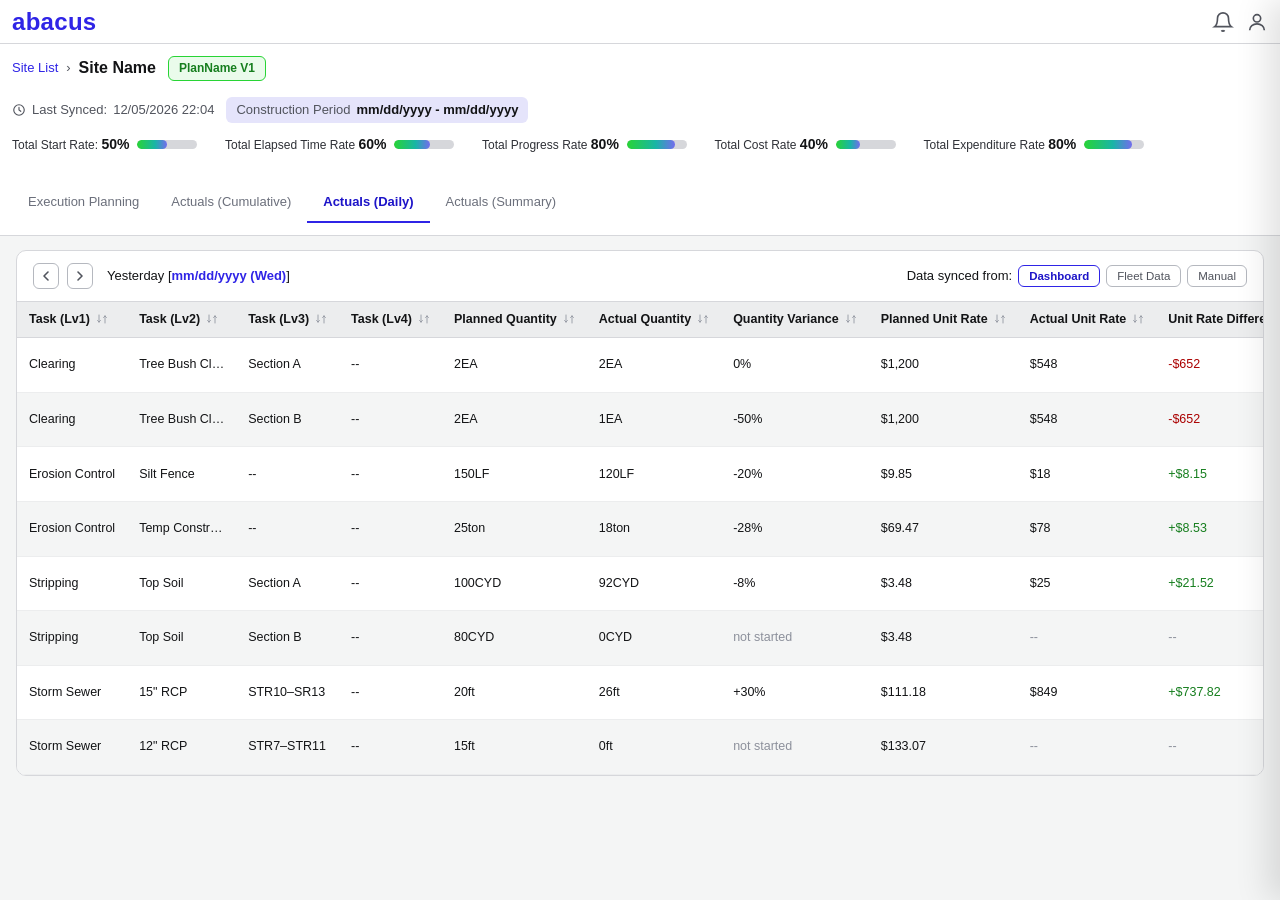
==== actuals.html @ 348010c0 "Refactor breadcrumb and KPI styles in actuals.html Updated breadcrumb styles and KPI layout for bett" ====
<!DOCTYPE html>
<html lang="en">
<head>
<meta charset="UTF-8" />
<meta name="viewport" content="width=1440, initial-scale=1" />
<title>Abacus — Actuals (Prototype)</title>
<style>
  /* ---------- Color tokens (same as planning.html) ---------- */
  :root {
    --indigo-50:#E5E4FB; --indigo-100:#C3C0F6; --indigo-200:#9791F1;
    --indigo-300:#736CED; --indigo-400:#5148EA; --indigo-500:#2F24E6;
    --indigo-600:#1D14C8; --indigo-700:#140A94; --indigo-800:#0D0765;
    --indigo-900:#07043C;
    --white:#FFFFFF; --black:#000000;
    --neutral-50:#F4F5F5; --neutral-100:#ECEDEE; --neutral-200:#D6D7DB;
    --neutral-300:#B5B8BF; --neutral-400:#A0A3AC; --neutral-500:#8C909B;
    --neutral-600:#6B6F7B; --neutral-700:#51545D; --neutral-800:#2F3137;
    --neutral-900:#131416;
    --red-50:#FCEDED; --red-100:#F7CCCC; --red-300:#F18A8F; --red-500:#D50000; --red-600:#AA0000;
    --green-50:#EAFBEB; --green-100:#D0F6D3; --green-500:#28D435; --green-700:#167E1E;
  }
  * { box-sizing:border-box; }
  html, body {
    margin:0; padding:0; height:100%;
    background:var(--neutral-50); color:var(--neutral-900);
    font-family:-apple-system, BlinkMacSystemFont, "Segoe UI", Roboto, "Helvetica Neue", Arial, sans-serif;
    font-size:13px; line-height:1.4;
  }

  /* ---------- Top header ---------- */
  .topbar {
    height:44px; background:var(--white); color:var(--indigo-500); border-bottom:1px solid var(--neutral-200);
    display:flex; align-items:center; padding:12px;
  }
  .topbar a { text-decoration:none; color:var(--indigo-500); }
  .topbar .brand { font-weight:700; letter-spacing:.3px; font-size:24px; }
  .topbar .right { margin-left:auto; display:flex; gap:12px; align-items:center; color:var(--neutral-700); }

  /* ---------- Page header ---------- */
  .page-header { background:var(--white); border-bottom:1px solid var(--neutral-200); padding:12px; display:flex;flex-direction:column;gap:16px; }
  .breadcrumb { font-size:13px; color:var(--neutral-600); display:flex; align-items:center; gap:8px; }
  .breadcrumb a { color:var(--indigo-500); text-decoration:none; cursor:pointer; }
  .breadcrumb a:hover { text-decoration:underline; }
  .breadcrumb .sep { color:var(--neutral-700); }
  .breadcrumb #crumbSiteName { font-size:16px; font-weight:600; color:var(--neutral-900); }
  /* plan name (set on the planning page) shown as a green tag */
  .breadcrumb .plan-pill {
    margin-left:4px; padding:3px 10px;
    background:var(--green-50); border:1px solid var(--green-500);
    color:var(--green-700); border-radius:6px; font-weight:600; font-size:12px;
  }

  /* tabs */
  .tabs-row { display:flex; align-items:center; justify-content:space-between; margin-top:12px; }
  .tabs { display:flex; gap:0; }
  .tab {
    padding:10px 16px; font-size:13px; color:var(--neutral-600);
    cursor:pointer; border-bottom:2px solid transparent; font-weight:500;
  }
  .tab:hover { color:var(--neutral-900); }
  .tab.active { color:var(--indigo-600); border-bottom-color:var(--indigo-500); font-weight:600; }

  /* ---------- Actuals shared header ---------- */
  .actuals-meta {display:flex; flex-direction:column; gap:12px;}
  .actuals-meta .chips { display:flex; align-items:center; gap:12px; }
  /* Last Synced — plain text with clock icon (no chip) */
  .meta-plain {
    display:inline-flex; align-items:center; gap:6px;
    font-size:13px; color:var(--neutral-700);
  }
  .meta-plain .ic { width:14px; height:14px; }
  .actuals-chip {
    display:inline-flex; align-items:center; gap:6px;
    background:var(--indigo-50); border-radius:6px; padding:4px 10px;
    font-size:13px; color:var(--neutral-700);
  }
  .actuals-chip strong { color:var(--neutral-900); }
  .actuals-chip .ic { width:13px; height:13px; }
  /* KPI row — five KPIs on a single line across the full width,
     bar right after the value; bars flex-shrink to keep one row */
  .kpi-bar {padding:0;margin:0;}
  .kpi { display:inline-flex; align-items:center; gap:8px; font-size:12px; color:var(--neutral-800); white-space:nowrap; flex:1 1 auto; min-width:0; margin-right:24px}
  .kpi p { margin:0; }
  .kpi strong { color:var(--neutral-900); font-size:14px; font-weight:700; }
  .kpi .track { height:9px; border-radius:999px; background:var(--neutral-200); overflow:hidden; flex:1 1 60px; width:60px; }
  .kpi .fill, .actuals-cellbar .fill {
    height:100%; border-radius:999px;
    background:linear-gradient(90deg, var(--green-500), #19B5A6 60%, var(--indigo-300));
  }

  /* ---------- Panels / cards / tables (same look as planning's actuals) ---------- */
  .actuals-panel { display:none; }
  .actuals-panel.show { display:block; }
  .actuals-card {
    background:var(--white); border:1px solid var(--neutral-200); border-radius:10px;
    margin:14px 16px; overflow:hidden;
  }
  .actuals-subhead {
    display:flex; align-items:center; gap:14px; flex-wrap:wrap;
    padding:12px 16px; border-bottom:1px solid var(--neutral-200); font-size:13px;
  }
  .actuals-subhead .spacer { flex:1; }
  .actuals-date { color:var(--indigo-500); font-weight:700; cursor:pointer; }
  .actuals-date:hover { text-decoration:underline; }
  .actuals-scroll { overflow-x:auto; }
  table.actuals-table { width:100%; border-collapse:collapse; font-size:12.5px; }
  table.actuals-table th {
    background:var(--neutral-100); color:var(--neutral-900); font-weight:700; text-align:left;
    padding:9px 12px; border-bottom:1px solid var(--neutral-200); white-space:nowrap;
  }
  table.actuals-table td {
    padding:10px 12px; border-bottom:1px solid var(--neutral-100);
    color:var(--neutral-900); white-space:nowrap; vertical-align:middle;
  }
  table.actuals-table tbody tr:nth-child(even) td { background:var(--neutral-50); }
  .th-sort { display:inline-flex; vertical-align:-2px; margin-left:6px; color:var(--neutral-500); cursor:pointer; }
  .th-sort svg { width:12px; height:12px; }
  .diff-neg { color:var(--red-600); }
  .diff-pos { color:var(--green-700); }
  .muted-na { color:var(--neutral-500); }
  .actuals-cellbar { display:inline-flex; align-items:center; gap:8px; }
  .actuals-cellbar .track { width:80px; height:8px; border-radius:999px; background:var(--neutral-200); overflow:hidden; flex:0 0 auto; }
  .actuals-cellbar b { min-width:38px; font-weight:600; }

  .chip-toggle {
    background:var(--white); border:1px solid var(--neutral-300); border-radius:6px;
    padding:4px 10px; font-size:11.5px; color:var(--neutral-700); cursor:pointer;
  }
  .chip-toggle:hover { border-color:var(--indigo-300); }
  .chip-toggle.selected { border:1.5px solid var(--indigo-500); color:var(--indigo-600); font-weight:600; }
  .chip-toggle.selected-solid { background:var(--indigo-500); border-color:var(--indigo-500); color:var(--white); font-weight:600; }
  .chips-inline { display:inline-flex; align-items:center; gap:6px; }

  .day-nav { display:inline-flex; align-items:center; gap:8px; }
  .day-nav button {
    width:26px; height:26px; border:1px solid var(--neutral-300); border-radius:6px;
    background:var(--white); color:var(--neutral-700); display:inline-flex; align-items:center; justify-content:center;
    cursor:pointer; padding:0;
  }
  .day-nav button:hover { border-color:var(--indigo-400); color:var(--indigo-600); }
  .day-nav svg { width:12px; height:12px; }

  /* ---------- Summary table ---------- */
  .as-controls { display:flex; align-items:center; gap:14px; flex-wrap:wrap; padding:12px 16px; border-bottom:1px solid var(--neutral-200); font-size:12.5px; }
  .as-controls label.radio { display:inline-flex; align-items:center; gap:6px; cursor:pointer; color:var(--neutral-800); }
  .as-controls input[type=radio] { accent-color:var(--indigo-500); }
  .as-controls .date-range { display:inline-flex; align-items:center; gap:6px; }
  .as-controls .date-range input {
    width:110px; border:1px solid var(--neutral-300); border-radius:6px; padding:5px 8px;
    font-size:12px; font-family:inherit; color:var(--neutral-900);
  }
  .as-controls .src-label { color:var(--neutral-600); }
  .as-controls .synced-note { font-size:11px; color:var(--neutral-500); }
  table.as-table { border-collapse:collapse; font-size:12px; min-width:100%; }
  table.as-table th, table.as-table td {
    border-bottom:1px solid var(--neutral-100); padding:8px 10px; white-space:nowrap;
    background:var(--white); color:var(--neutral-900); text-align:left;
  }
  table.as-table thead th { background:var(--neutral-100); font-weight:700; border-bottom:1px solid var(--neutral-200); }
  table.as-table .day-col { text-align:center; min-width:44px; }
  table.as-table .offday { background:var(--red-50) !important; }
  table.as-table .na { color:var(--red-300); font-style:italic; text-align:center; }
  table.as-table .as-c1, table.as-table .as-c2, table.as-table .as-c3,
  table.as-table .as-c4, table.as-table .as-c5 { position:sticky; z-index:2; }
  table.as-table thead .as-c1, table.as-table thead .as-c2, table.as-table thead .as-c3,
  table.as-table thead .as-c4, table.as-table thead .as-c5 { z-index:3; }
  table.as-table .as-c1 { left:0;     min-width:130px; max-width:130px; }
  table.as-table .as-c2 { left:130px; min-width:86px;  max-width:86px; }
  table.as-table .as-c3 { left:216px; min-width:86px;  max-width:86px; }
  table.as-table .as-c4 { left:302px; min-width:104px; max-width:104px; }
  table.as-table .as-c5 { left:406px; min-width:104px; max-width:104px; border-right:1px solid var(--neutral-300); }
  table.as-table tr.as-group td {
    background:var(--indigo-700) !important; color:var(--white); font-weight:700; border-bottom:none;
  }
  table.as-table tr.as-group td.na, table.as-table tr.as-group td.offday { background:var(--indigo-700) !important; color:var(--white); }

  /* ---------- Drawer (Actuals by Resource) ---------- */
  .drawer-scrim {
    position:fixed; inset:0; background:rgba(19,20,22,.35); z-index:94;
    opacity:0; pointer-events:none; transition:opacity .2s ease;
  }
  .drawer-scrim.show { opacity:1; pointer-events:auto; }
  .drawer {
    position:fixed; top:0; right:0; bottom:0; width:min(900px, 80vw); max-width:96vw;
    background:var(--white); border-left:1px solid var(--neutral-200);
    box-shadow:-12px 0 32px rgba(0,0,0,.12); transform:translateX(100%);
    transition:transform .22s ease; z-index:95; display:flex; flex-direction:column;
  }
  .drawer.show { transform:translateX(0); }
  .drawer-header {
    padding:14px 20px; border-bottom:1px solid var(--neutral-200);
    display:flex; align-items:flex-start; justify-content:space-between;
  }
  .drawer-body { padding:18px 20px; overflow-y:auto; flex:1; font-size:13px; color:var(--neutral-800); }
  .rd-crumb { font-size:13px; display:flex; align-items:center; gap:8px; }
  .rd-crumb a { color:var(--indigo-500); text-decoration:none; cursor:pointer; }
  .rd-meta { display:flex; align-items:center; gap:14px; margin-bottom:14px; }
  .rd-meta .date { color:var(--indigo-500); font-weight:700; }
  .rd-section { border-top:1px solid var(--neutral-200); margin-top:20px; padding-top:14px; }
  .rd-section-head { display:flex; align-items:center; gap:10px; margin-bottom:8px; }
  .rd-section-head h4 { margin:0; font-size:14.5px; font-weight:700; color:var(--neutral-900); }
  .rd-section-head .meta { margin-left:auto; display:inline-flex; align-items:center; gap:6px; font-size:11px; color:var(--neutral-600); }
  .rd-edit {
    background:none; color:var(--indigo-400); cursor:pointer; padding:2px;
    display:inline-flex; border:1px solid var(--indigo-200); border-radius:5px;
  }
  .rd-edit svg { width:13px; height:13px; }
  .rd-details-btn { margin-top:10px; }
  .icon-x { background:none; border:none; cursor:pointer; color:var(--neutral-600); padding:4px; }
  .icon-x:hover { color:var(--neutral-900); }
  .icon-x svg { width:16px; height:16px; }

  /* ---------- Toast (same as planning.html) ---------- */
  .toast {
    position:fixed; bottom:32px; right:24px; left:auto;
    background:var(--white); border:1.5px solid var(--neutral-300);
    border-radius:8px; padding:12px 14px 12px 12px;
    display:none; align-items:flex-start; gap:10px;
    min-width:280px; max-width:420px; z-index:200;
    box-shadow:0 8px 24px rgba(0,0,0,.12);
    color:var(--neutral-900); font-size:13px;
    transform:translateY(8px); opacity:0;
    transition:opacity .2s ease, transform .2s ease;
  }
  .toast.show { display:flex; opacity:1; transform:translateY(0); }
  .toast .t-icon { flex-shrink:0; width:22px; height:22px; display:inline-flex; align-items:center; justify-content:center; }
  .toast .t-icon svg { width:22px; height:22px; }
  .toast .t-title { font-size:14px; font-weight:700; line-height:1.35; }
  .toast .t-close {
    background:transparent; border:none; cursor:pointer; color:var(--neutral-600);
    width:22px; height:22px; display:flex; align-items:center; justify-content:center;
    padding:0; font-size:18px; line-height:1; flex-shrink:0;
  }
  .toast.success { border-color:var(--green-500); }
  .toast.success .t-icon { color:var(--green-500); }
</style>
<link rel="stylesheet" href="buttons.css" />
</head>
<body>

<div class="topbar">
  <span class="brand"><a href="index.html">abacus</a></span>
  <div class="right">
    <svg width="22" height="22" viewBox="0 0 24 24" fill="none" stroke="#51545D" stroke-width="1.8"><path d="M18 8a6 6 0 10-12 0c0 7-3 9-3 9h18s-3-2-3-9"/><path d="M13.7 21a2 2 0 01-3.4 0"/></svg>
    <svg width="22" height="22" viewBox="0 0 24 24" fill="none" stroke="#51545D" stroke-width="1.8"><circle cx="12" cy="8" r="4"/><path d="M4 21c0-4 3.6-7 8-7s8 3 8 7"/></svg>
  </div>
</div>

<div class="page-header">
  <div class="breadcrumb">
    <a href="index.html">Site List</a>
    <span class="sep">›</span>
    <p id="crumbSiteName" style="margin:0;">Site Name</p>
    <span id="planPill" class="plan-pill">PlanName V1</span>
  </div>

  <!-- shared Actuals header -->
  <div class="actuals-meta">
    <div class="chips">
      <span class="meta-plain">
        <svg class="ic" viewBox="0 0 16 16" fill="none"><circle cx="8" cy="8" r="6" stroke="currentColor" stroke-width="1.3"/><path d="M8 5v3l2 1.5" stroke="currentColor" stroke-width="1.3" stroke-linecap="round"/></svg>
        Last Synced: <span id="actSyncedAt">00:00 mm/dd/yyyy</span>
      </span>
      <span class="actuals-chip">Construction Period <strong>mm/dd/yyyy - mm/dd/yyyy</strong></span>
    </div>
    <ul class="kpi-bar">
      <li class="kpi"><p>Total Start Rate: <strong>50%</strong></p><span class="track"><span class="fill" style="display:block;width:50%"></span></span></li>
      <li class="kpi"><p>Total Elapsed Time Rate <strong>60%</strong></p><span class="track"><span class="fill" style="display:block;width:60%"></span></span></li>
      <li class="kpi"><p>Total Progress Rate <strong>80%</strong></p><span class="track"><span class="fill" style="display:block;width:80%"></span></span></li>
      <li class="kpi"><p>Total Cost Rate <strong>40%</strong></p><span class="track"><span class="fill" style="display:block;width:40%"></span></span></li>
      <li class="kpi"><p>Total Expenditure Rate <strong>80%</strong></p><span class="track"><span class="fill" style="display:block;width:80%"></span></span></li>
    </div>
  </ul>

  <div class="tabs-row">
    <div class="tabs" id="mainTabs">
      <div class="tab" data-tab="planning">Execution Planning</div>
      <div class="tab" data-tab="cumulative">Actuals (Cumulative)</div>
      <div class="tab active" data-tab="daily">Actuals (Daily)</div>
      <div class="tab" data-tab="summary">Actuals (Summary)</div>
    </div>
  </div>
</div>

<main>
  <div id="panelCumulative" class="actuals-panel"></div>
  <div id="panelDaily" class="actuals-panel"></div>
  <div id="panelSummary" class="actuals-panel"></div>
</main>

<!-- Actuals by Resource drawer -->
<div id="actResDrawerScrim" class="drawer-scrim" onclick="closeActResDrawer()"></div>
<aside id="actResDrawer" class="drawer">
  <div class="drawer-header">
    <div class="rd-crumb">
      <a onclick="closeActResDrawer()">Daily Actuals</a>
      <span class="sep">›</span>
      <span>Actuals by Resource</span>
    </div>
    <button class="icon-x" onclick="closeActResDrawer()" title="Close">
      <svg viewBox="0 0 20 20" fill="none"><path d="M5 5l10 10M15 5L5 15" stroke="currentColor" stroke-width="1.6" stroke-linecap="round"/></svg>
    </button>
  </div>
  <div class="drawer-body" id="actResBody"></div>
</aside>

<!-- Toast -->
<div id="toast" class="toast" role="status" aria-live="polite">
  <span class="t-icon" id="tIcon"></span>
  <div class="t-body"><div class="t-title" id="tTitle"></div></div>
  <button class="t-close" id="tClose" type="button" aria-label="Close">×</button>
</div>

<script>
/* ============================================================
   Actuals — the post-finalization workspace for one site.
   Reads/writes the same per-site snapshot: abacus.planning.<siteId>
============================================================ */
const $ = id => document.getElementById(id);

function ts(){
  const d = new Date(), p = n => String(n).padStart(2,'0');
  return `${p(d.getMonth()+1)}/${p(d.getDate())}/${d.getFullYear()} ${p(d.getHours())}:${p(d.getMinutes())}`;
}

/* ---- toast (planning.html behavior) ---- */
const TOAST_ICONS = {
  success:'<svg viewBox="0 0 22 22" fill="none"><circle cx="11" cy="11" r="9.25" stroke="currentColor" stroke-width="1.5"/><path d="m6.5 11.5 3 3 6-6.5" stroke="currentColor" stroke-width="1.7" stroke-linecap="round" stroke-linejoin="round"/></svg>'
};
let _toastTimer;
function toast(msg, kind){
  kind = kind || 'success';
  $('tIcon').innerHTML = TOAST_ICONS.success;
  $('tTitle').textContent = msg || '';
  $('toast').className = 'toast show ' + kind;
  clearTimeout(_toastTimer);
  _toastTimer = setTimeout(() => { $('toast').className = 'toast'; }, 5000);
}
$('tClose').addEventListener('click', () => { $('toast').className = 'toast'; });

/* ---- per-site state ---- */
const SITE_ID = new URLSearchParams(location.search).get('siteId')
  || localStorage.getItem('abacus.currentSiteId') || 'demo';
const STORE_KEY = 'abacus.planning.' + SITE_ID;

let snap = null;
try { snap = JSON.parse(localStorage.getItem(STORE_KEY) || 'null'); } catch(_e) { snap = null; }
if (!snap) snap = {};                       // demo fallback — render with sample data, no persist for unknown sites
const PERSIST = SITE_ID !== 'demo';

let _saveTimer;
function persist(){
  if (!PERSIST) return;
  clearTimeout(_saveTimer);
  _saveTimer = setTimeout(() => {
    try { localStorage.setItem(STORE_KEY, JSON.stringify(snap)); } catch(_e) {}
  }, 300);
}

/* ---- sample data (seeded once into the snapshot) ---- */
const ACT_CUM_ROWS = [
  {lv1:'Clearing', lv2:'Tree Bush Cl…', lv3:'Section A', lv4:'--', eq:'10EA', eur:'$1,200', ea:'$12,000', aq:'6EA', aur:'$548', aa:'$3,288', diff:'−$8,712', prog:60, cost:27, exp:27},
  {lv1:'Clearing', lv2:'Tree Bush Cl…', lv3:'Section B', lv4:'--', eq:'10EA', eur:'$1,200', ea:'$12,000', aq:'6EA', aur:'$548', aa:'$3,288', diff:'−$8,712', prog:60, cost:27, exp:27},
  {lv1:'Erosion Control', lv2:'Silt Fence', lv3:'--', lv4:'--', eq:'1,523LF', eur:'$9.85', ea:'$15,000', aq:'525LF', aur:'$18', aa:'$9,450', diff:'-$5,550', prog:34, cost:63, exp:63},
  {lv1:'Erosion Control', lv2:'Temp Constr…', lv3:'--', lv4:'--', eq:'226.25ton', eur:'$69.47', ea:'$15,717', aq:'113ton', aur:'$78', aa:'$8,814', diff:'-$6,903', prog:49, cost:56, exp:56},
  {lv1:'Stripping', lv2:'Top Soil', lv3:'Section A', lv4:'--', eq:'1,000CYD', eur:'$3.48', ea:'$3,476', aq:'392CYD', aur:'$25', aa:'$9,800', diff:'-$22', prog:39, cost:282, exp:281},
  {lv1:'Stripping', lv2:'Top Soil', lv3:'Section B', lv4:'--', eq:'600CYD', eur:'$3.48', ea:'$2,085', aq:'0CYD', aur:null, aa:'$0', diff:null, prog:0, cost:0, exp:0},
  {lv1:'Storm Sewer', lv2:'15&quot; RCP', lv3:'STR10–SR13', lv4:'--', eq:'152ft', eur:'$111.18', ea:'$16,900', aq:'26ft', aur:'$849', aa:'$22,074', diff:'+$738', prog:17, cost:130, exp:130},
  {lv1:'Storm Sewer', lv2:'12&quot; RCP', lv3:'STR7–STR11', lv4:'--', eq:'72ft', eur:'$133.07', ea:'$9,581', aq:'0ft', aur:null, aa:'$0', diff:null, prog:0, cost:0, exp:0}
];
const ACT_DAILY_ROWS = [
  {lv1:'Clearing', lv2:'Tree Bush Cl…', lv3:'Section A', lv4:'--', pq:'2EA', aq:'2EA', qv:'0%', pur:'$1,200', aur:'$548', urd:'-$652'},
  {lv1:'Clearing', lv2:'Tree Bush Cl…', lv3:'Section B', lv4:'--', pq:'2EA', aq:'1EA', qv:'-50%', pur:'$1,200', aur:'$548', urd:'-$652'},
  {lv1:'Erosion Control', lv2:'Silt Fence', lv3:'--', lv4:'--', pq:'150LF', aq:'120LF', qv:'-20%', pur:'$9.85', aur:'$18', urd:'+$8.15'},
  {lv1:'Erosion Control', lv2:'Temp Constr…', lv3:'--', lv4:'--', pq:'25ton', aq:'18ton', qv:'-28%', pur:'$69.47', aur:'$78', urd:'+$8.53'},
  {lv1:'Stripping', lv2:'Top Soil', lv3:'Section A', lv4:'--', pq:'100CYD', aq:'92CYD', qv:'-8%', pur:'$3.48', aur:'$25', urd:'+$21.52'},
  {lv1:'Stripping', lv2:'Top Soil', lv3:'Section B', lv4:'--', pq:'80CYD', aq:'0CYD', qv:null, pur:'$3.48', aur:null, urd:null},
  {lv1:'Storm Sewer', lv2:'15&quot; RCP', lv3:'STR10–SR13', lv4:'--', pq:'20ft', aq:'26ft', qv:'+30%', pur:'$111.18', aur:'$849', urd:'+$737.82'},
  {lv1:'Storm Sewer', lv2:'12&quot; RCP', lv3:'STR7–STR11', lv4:'--', pq:'15ft', aq:'0ft', qv:null, pur:'$133.07', aur:null, urd:null}
];

/* seed once: actuals data attaches to the site snapshot */
if (!snap.actuals) snap.actuals = { finalized:true };
if (!snap.actuals.cumulative){
  Object.assign(snap.actuals, {
    cumulative: ACT_CUM_ROWS,
    daily: { 'mm/dd/yyyy': ACT_DAILY_ROWS },
    dataSource: 'Dashboard',
    summarySource: 'Simulation',
    summaryCategory: 'Transport Vehicle',
    lastSyncedAt: snap.actuals.lastSyncedAt || ts()
  });
  persist();
}
const A = snap.actuals;

/* ---- header ---- */
(function initHeader(){
  try {
    const sites = JSON.parse(localStorage.getItem('abacus.sites') || '[]');
    const s = sites.find(x => x.id === SITE_ID);
    if (s && s.name) $('crumbSiteName').textContent = s.name;
  } catch(_e) {}
  $('planPill').textContent = A.planName || 'PlanName V1';
  $('actSyncedAt').textContent = A.lastSyncedAt || '00:00 mm/dd/yyyy';
})();

/* ---- shared bits ---- */
const SORT_ICON = '<span class="th-sort" title="Sort (prototype)"><svg viewBox="0 0 24 24" fill="none"><path d="M6 4v14M6 18l-3-3M6 18l3-3M18 20V6M18 6l-3 3M18 6l3 3" stroke="currentColor" stroke-width="1.6" stroke-linecap="round" stroke-linejoin="round"/></svg></span>';
const REFRESH_ICON = '<svg viewBox="0 0 20 20" fill="none" style="width:14px;height:14px;"><path d="M16 10a6 6 0 1 1-1.76-4.24M16 2v4h-4" stroke="currentColor" stroke-width="1.6" stroke-linecap="round" stroke-linejoin="round"/></svg>';
const EXPORT_ICON = '<svg viewBox="0 0 20 20" fill="none" style="width:14px;height:14px;"><path d="M10 13V3M10 3 6 7M10 3l4 4M4 14v2a1 1 0 0 0 1 1h10a1 1 0 0 0 1-1v-2" stroke="currentColor" stroke-width="1.6" stroke-linecap="round" stroke-linejoin="round"/></svg>';
const PENCIL_ICON = '<svg viewBox="0 0 20 20" fill="none"><path d="M12.8 3.7a1.8 1.8 0 0 1 2.5 2.5L7 14.5l-3.4.9.9-3.4 8.3-8.3z" stroke="currentColor" stroke-width="1.4" stroke-linejoin="round"/></svg>';

function actCellBar(p){
  return `<span class="actuals-cellbar"><b>${p}%</b><span class="track"><span class="fill" style="display:block;width:${Math.min(p,100)}%"></span></span></span>`;
}
function actDiff(v){
  if (v == null) return '<span class="muted-na">--</span>';
  return `<span class="${v.startsWith('+') ? 'diff-pos' : 'diff-neg'}">${v}</span>`;
}

/* ---- tabs ---- */
const PANEL_IDS = { cumulative:'panelCumulative', daily:'panelDaily', summary:'panelSummary' };
function switchTab(name){
  if (name === 'planning'){
    // back to a FRESH Execution Planning page — the submitted plan was archived here
    location.href = 'planning.html?siteId=' + encodeURIComponent(SITE_ID);
    return;
  }
  document.querySelectorAll('#mainTabs .tab').forEach(t => t.classList.toggle('active', t.dataset.tab === name));
  Object.entries(PANEL_IDS).forEach(([n, id]) => $(id).classList.toggle('show', n === name));
  const panel = $(PANEL_IDS[name]);
  if (panel.dataset.rendered !== '1'){
    panel.dataset.rendered = '1';
    if (name === 'cumulative') renderCumulative(panel);
    if (name === 'daily')      renderDaily(panel);
    if (name === 'summary')    renderSummary(panel);
  }
}
$('mainTabs').addEventListener('click', e => {
  const t = e.target.closest('.tab');
  if (t) switchTab(t.dataset.tab);
});

/* ---- Tab: Cumulative ---- */
function renderCumulative(panel){
  const HEAD = ['Task (Lv1)','Task (Lv2)','Task (Lv3)','Task (Lv4)','Estimated Quantity','Estimated Unit Rate','Estimated Amount','Actual Quantity','Actual Unit Rate','Actual Amount','Amount Difference','Progress Rate','Cost Rate','Expenditure Rate'];
  panel.innerHTML = `
  <div class="actuals-card">
    <div class="actuals-subhead">
      <span>Cumulative data as of: <span class="actuals-date" id="cumAsOf">mm/dd/yyyy</span></span>
      <span class="spacer"></span>
      <button class="btn btn-link" id="cumUpdate">${REFRESH_ICON} Update</button>
    </div>
    <div class="actuals-scroll">
      <table class="actuals-table">
        <thead><tr>${HEAD.map(h => `<th>${h}${SORT_ICON}</th>`).join('')}</tr></thead>
        <tbody>
          ${A.cumulative.map(r => `
          <tr>
            <td>${r.lv1}</td><td>${r.lv2}</td><td>${r.lv3}</td><td>${r.lv4}</td>
            <td>${r.eq}</td><td>${r.eur}</td><td>${r.ea}</td>
            <td>${r.aq}</td><td>${r.aur ?? '<span class="muted-na">--</span>'}</td><td>${r.aa}</td>
            <td>${actDiff(r.diff)}</td>
            <td>${actCellBar(r.prog)}</td><td>${actCellBar(r.cost)}</td><td>${actCellBar(r.exp)}</td>
          </tr>`).join('')}
        </tbody>
      </table>
    </div>
  </div>`;
  $('cumUpdate').addEventListener('click', () => {
    A.lastSyncedAt = ts();
    $('actSyncedAt').textContent = A.lastSyncedAt;
    persist();
    toast('Cumulative data updated.');
  });
  $('cumAsOf').addEventListener('click', () => toast('Date picker (prototype)'));
}

/* ---- Tab: Daily ---- */
function renderDaily(panel){
  const HEAD = ['Task (Lv1)','Task (Lv2)','Task (Lv3)','Task (Lv4)','Planned Quantity','Actual Quantity','Quantity Variance','Planned Unit Rate','Actual Unit Rate','Unit Rate Difference'];
  const rows = A.daily['mm/dd/yyyy'] || ACT_DAILY_ROWS;
  const srcChips = ['Dashboard','Fleet Data','Manual'].map(s =>
    `<button class="chip-toggle ${A.dataSource === s ? 'selected' : ''}" data-src="${s}">${s}</button>`).join('');
  panel.innerHTML = `
  <div class="actuals-card">
    <div class="actuals-subhead">
      <span class="day-nav">
        <button id="dayPrev" title="Previous day"><svg viewBox="0 0 12 12" fill="none"><path d="M8 2 4 6l4 4" stroke="currentColor" stroke-width="1.6" stroke-linecap="round" stroke-linejoin="round"/></svg></button>
        <button id="dayNext" title="Next day"><svg viewBox="0 0 12 12" fill="none"><path d="M4 2l4 4-4 4" stroke="currentColor" stroke-width="1.6" stroke-linecap="round" stroke-linejoin="round"/></svg></button>
      </span>
      <span>Yesterday [<span class="actuals-date" id="dailyDateLbl">mm/dd/yyyy (Wed)</span>]</span>
      <span class="spacer"></span>
      <span class="chips-inline">Data synced from: <span id="dailySrcChips" class="chips-inline">${srcChips}</span></span>
    </div>
    <div class="actuals-scroll">
      <table class="actuals-table">
        <thead><tr>${HEAD.map(h => `<th>${h}${SORT_ICON}</th>`).join('')}<th>Actions</th></tr></thead>
        <tbody>
          ${rows.map((r,i) => `
          <tr>
            <td>${r.lv1}</td><td>${r.lv2}</td><td>${r.lv3}</td><td>${r.lv4}</td>
            <td>${r.pq}</td><td>${r.aq}</td>
            <td>${r.qv == null ? '<span class="muted-na">not started</span>' : r.qv}</td>
            <td>${r.pur}</td>
            <td>${r.aur ?? '<span class="muted-na">--</span>'}</td>
            <td>${actDiff(r.urd)}</td>
            <td><button class="btn btn-sm" data-details="${i}">details</button></td>
          </tr>`).join('')}
        </tbody>
      </table>
    </div>
  </div>`;
  $('dayPrev').addEventListener('click', () => toast('Previous day (prototype)'));
  $('dayNext').addEventListener('click', () => toast('Next day (prototype)'));
  $('dailyDateLbl').addEventListener('click', () => toast('Date picker (prototype)'));
  $('dailySrcChips').addEventListener('click', e => {
    const chip = e.target.closest('.chip-toggle');
    if (!chip) return;
    A.dataSource = chip.dataset.src;
    document.querySelectorAll('#dailySrcChips .chip-toggle').forEach(c => c.classList.toggle('selected', c === chip));
    persist();
    toast('Data source: ' + chip.dataset.src);
  });
  panel.querySelectorAll('[data-details]').forEach(b =>
    b.addEventListener('click', () => openActResDrawer(Number(b.dataset.details))));
}

/* ---- Tab: Summary ---- */
/* Calendar columns: one cell per day of the visible range.
   Default = the sample month (Aug 2026, matching "last synced: 2026.08.26");
   filling both date-range inputs re-renders with that range.
   Weekends are non-working days (red tint + NA). */
const AS_DEFAULT_START = new Date(2026, 7, 1);
const AS_DEFAULT_END   = new Date(2026, 7, 31);
const AS_MAX_DAYS = 92; // safety cap for very wide ranges
function asBuildDays(start, end){
  const days = [];
  const d = new Date(start);
  while (d <= end && days.length < AS_MAX_DAYS){
    const dow = d.getDay();
    days.push({ day: d.getDate(), off: dow === 0 || dow === 6 });
    d.setDate(d.getDate() + 1);
  }
  return days;
}
let asDays = asBuildDays(AS_DEFAULT_START, AS_DEFAULT_END);
let asFromVal = '', asToVal = '';
function asParseMDY(v){
  const m = (v || '').trim().match(/^(\d{1,2})\/(\d{1,2})\/(\d{4})$/);
  if (!m) return null;
  const d = new Date(+m[3], +m[1] - 1, +m[2]);
  return isNaN(d.getTime()) ? null : d;
}
const AS_EXCAVATION_ROWS = [
  ['Dump','--','$128.83','128h','$128.83'],
  ['Dump','--','$128.83','128h','$128.83'],
  ['ADT','--','$128.83','4trips','$128.83'],
  ['Operator','Skilled','$42.00','80h','$3,360.00'],
  ['General Worker','Standard','$28.00','120h','$3,360.00'],
  ['Bulldozer','D61','$128.83','64h','$8,192.00'],
  ['Breaker','Hydraulic','$128.83','32h','$3,520.00'],
  ['Survey Staff','Assistant','$35.00','24h','$840.00'],
  ['Excavator','0.7m³','$128.83','96h','$13,920.00']
];
function asDayCells(kind){
  return asDays.map(c => {
    if (kind === 'empty') return `<td class="day-col${c.off ? ' offday' : ''}"></td>`;
    if (kind === 'na-all') return `<td class="day-col na">NA</td>`;
    return c.off ? '<td class="day-col offday na">NA</td>' : '<td class="day-col">8</td>';
  }).join('');
}
function asStickyCells(vals){
  return vals.map((v,i) => `<td class="as-c${i+1}">${v}</td>`).join('');
}
function renderSummary(panel){
  const cat = A.summaryCategory || 'Transport Vehicle';
  const src = A.summarySource || 'Simulation';
  panel.innerHTML = `
  <div class="actuals-card">
    <div class="as-controls">
      <button class="btn ghost-icon" id="asFilter" title="Filter" style="padding:4px 8px;">
        <svg viewBox="0 0 20 20" fill="none" style="width:14px;height:14px;"><path d="M3 4h14l-5.5 6.5V16l-3-1.5v-4L3 4z" stroke="currentColor" stroke-width="1.5" stroke-linejoin="round"/></svg>
      </button>
      ${['Transport Vehicle','Machinery','Labor'].map(c => `
        <label class="radio"><input type="radio" name="asCat" value="${c}" ${c === cat ? 'checked' : ''}/> ${c}</label>`).join('')}
      <span class="date-range">
        <input id="asFrom" placeholder="00/00/0000" value="${asFromVal}" /> <span>~</span> <input id="asTo" placeholder="00/00/0000" value="${asToVal}" />
      </span>
      <span style="flex:1"></span>
      <span class="src-label">Data Source:</span>
      <span id="asSrcChips" class="chips-inline">
        <button class="chip-toggle ${src === 'Simulation' ? 'selected-solid' : ''}" data-src="Simulation">Simulation</button>
        <button class="chip-toggle ${src === 'Dashboard' ? 'selected-solid' : ''}" data-src="Dashboard">Dashboard</button>
      </span>
      <span class="synced-note">last synced: 2026.08.26 00:00</span>
      <button class="btn export-btn" id="asExport">${EXPORT_ICON} Export</button>
    </div>
    <div class="actuals-scroll">
      <table class="as-table">
        <thead><tr>
          ${['Name','Standard','Unit Rate','Total Quantity','Total Amount'].map((h,i) => `<th class="as-c${i+1}">${h}${SORT_ICON}</th>`).join('')}
          ${asDays.map(c => `<th class="day-col${c.off ? ' offday' : ''}">${c.day}</th>`).join('')}
        </tr></thead>
        <tbody>
          <tr class="as-group">${asStickyCells(['Excavation','--','--','--','$1,288.31'])}${asDayCells('empty')}</tr>
          ${AS_EXCAVATION_ROWS.map(r => `<tr>${asStickyCells(r)}${asDayCells('value')}</tr>`).join('')}
          <tr class="as-group">${asStickyCells(['Embankment','--','--','--','--'])}${asDayCells('empty')}</tr>
          ${Array.from({length:7}, () => `<tr>${asStickyCells(['--','--','--','--','--'])}${asDayCells('empty')}</tr>`).join('')}
          <tr class="as-group">${asStickyCells(['Period Total Amount','--','--','--','$644.12'])}${asDayCells('na-all')}</tr>
        </tbody>
      </table>
    </div>
  </div>`;
  $('asFilter').addEventListener('click', () => toast('Filter (prototype)'));
  $('asExport').addEventListener('click', () => toast('Export started (prototype)'));
  // date range → rebuild the calendar columns (falls back to the default month)
  ['asFrom','asTo'].forEach(id => $(id).addEventListener('change', () => {
    asFromVal = $('asFrom').value;
    asToVal = $('asTo').value;
    const from = asParseMDY(asFromVal), to = asParseMDY(asToVal);
    asDays = (from && to && from <= to) ? asBuildDays(from, to) : asBuildDays(AS_DEFAULT_START, AS_DEFAULT_END);
    renderSummary(panel);
  }));
  panel.querySelectorAll('input[name=asCat]').forEach(r => r.addEventListener('change', () => {
    A.summaryCategory = r.value;
    persist();
    toast('Filter: ' + r.value);
  }));
  $('asSrcChips').addEventListener('click', e => {
    const chip = e.target.closest('.chip-toggle');
    if (!chip) return;
    A.summarySource = chip.dataset.src;
    document.querySelectorAll('#asSrcChips .chip-toggle').forEach(c => c.classList.toggle('selected-solid', c === chip));
    persist();
    toast('Data source: ' + chip.dataset.src);
  });
}

/* ---- Actuals by Resource drawer ---- */
function rdSyncChips(){
  return `<span class="chips-inline">synced from:
    <button class="chip-toggle selected">Dashboard</button>
    <button class="chip-toggle">Fleet Data</button>
    <button class="chip-toggle">Simulation</button>
  </span> <span>last updated: 00/00 00:00</span>`;
}
function rdBar(p){
  return `<span class="actuals-cellbar"><b>${p}%</b><span class="track"><span class="fill" style="display:block;width:${p}%"></span></span></span>`;
}
function rdMemo(text){
  return `<td>${text} <button class="rd-edit" title="Edit memo">${PENCIL_ICON}</button></td>`;
}
function openActResDrawer(rowIdx){
  const row = (A.daily['mm/dd/yyyy'] || ACT_DAILY_ROWS)[rowIdx] || {};
  $('actResBody').innerHTML = `
    <div class="rd-meta">
      <span class="date">mm/dd/yyyy (Wed)</span>
      <span>${row.lv1 || 'Excavation'}</span>
      <span style="margin-left:auto;display:inline-flex;gap:8px;">
        <button class="btn btn-link" onclick="toast('Export started (prototype)')">${EXPORT_ICON} Export</button>
        <button class="btn btn-link" onclick="toast('Actuals updated.')">${REFRESH_ICON} Update</button>
      </span>
    </div>
    <div class="actuals-scroll">
      <table class="actuals-table">
        <thead><tr><th>Task1</th><th>Task2</th><th>Task3</th><th>Task4</th><th>Actual Quantity</th><th>Quantity Difference</th><th>Planned Unit Rate/h</th><th>Actual Unit Rate/h</th><th>Unit Rate Difference</th></tr></thead>
        <tbody><tr>
          <td>Excavator</td><td>100㎥</td><td>100㎥</td><td>---</td>
          <td>98 (-2)</td><td class="diff-neg">-2</td><td>$8</td><td>$7.74</td><td class="diff-pos">$+.26</td>
        </tr></tbody>
      </table>
    </div>
    <div class="rd-section">
      <div class="rd-section-head"><h4>Transport Vehicle</h4><span class="meta">${rdSyncChips()}</span></div>
      <div class="actuals-scroll">
        <table class="actuals-table">
          <thead><tr><th>Name</th><th>Category</th><th>Specification</th><th>Quantity</th><th>Ave. Transport Distance</th><th>Haul Count/Unit</th><th>Ave. Operating Hrs</th><th>Ave. Operating Rate</th><th>Memo</th></tr></thead>
          <tbody>
            <tr><td>Dump Truck</td><td>--</td><td>10t Dump</td><td>2 units</td><td>4.0 km</td><td>6 trips</td><td>7</td><td>${rdBar(75)}</td>${rdMemo('Hauling clear…')}</tr>
            <tr><td>Low-bed Trailer</td><td>--</td><td>25t Low-Bed Type</td><td>1 units</td><td>15.0 km</td><td>1 trip</td><td>3</td><td>${rdBar(70)}</td>${rdMemo('Equipment…')}</tr>
            <tr><td>Water Tanker Truck</td><td>--</td><td>4,000L Tank Truck</td><td>1 units</td><td>3.0 km</td><td>4 trips</td><td>5</td><td>${rdBar(75)}</td>${rdMemo('Dust suppres…')}</tr>
          </tbody>
        </table>
      </div>
      <button class="btn primary btn-sm rd-details-btn" onclick="toast('Transport Vehicle details (prototype)')">see details ▸</button>
    </div>
    <div class="rd-section">
      <div class="rd-section-head"><h4>Machine</h4><span class="meta">${rdSyncChips()}</span></div>
      <div class="actuals-scroll">
        <table class="actuals-table">
          <thead><tr><th>Name</th><th>Category</th><th>Specification</th><th>Quantity</th><th>Operating Rate</th><th>Ave. Operating Hrs</th><th>Memo</th></tr></thead>
          <tbody>
            <tr><td>Chainsaw</td><td>--</td><td>Engine Type 60cc / 45cm bar</td><td>4</td><td>${rdBar(70)}</td><td>7h</td>${rdMemo('Tree &amp; shrub felling')}</tr>
            <tr><td>Bulldozer</td><td>--</td><td>15t Class — Komatsu D65EX</td><td>1</td><td>${rdBar(75)}</td><td>8h</td>${rdMemo('Grubbing, grading &amp; slo…')}</tr>
            <tr><td>Hydraulic Excavator (Backhoe)</td><td>--</td><td>0.45m³ — Komatsu PC200</td><td>1</td><td>${rdBar(75)}</td><td>7h</td>${rdMemo('Stump removal &amp; rough…')}</tr>
          </tbody>
        </table>
      </div>
      <button class="btn primary btn-sm rd-details-btn" onclick="toast('Machine details (prototype)')">see details ▾</button>
    </div>
    <div class="rd-section">
      <div class="rd-section-head"><h4>Labor</h4><span class="meta">${rdSyncChips()}</span></div>
      <div class="actuals-scroll">
        <table class="actuals-table">
          <thead><tr><th>Name</th><th>Category</th><th>Specification</th><th>Total Headcount</th><th>Memo</th></tr></thead>
          <tbody>
            <tr><td>James Mitchell</td><td>--</td><td>Foreman</td><td>1 person</td>${rdMemo('Overall schedule management, q…')}</tr>
          </tbody>
        </table>
      </div>
      <button class="btn primary btn-sm rd-details-btn" onclick="toast('Labor details (prototype)')">see details ▸</button>
    </div>`;
  $('actResDrawer').classList.add('show');
  $('actResDrawerScrim').classList.add('show');
}
function closeActResDrawer(){
  $('actResDrawer').classList.remove('show');
  $('actResDrawerScrim').classList.remove('show');
}

/* ---- landing tab (deep-linkable: ?tab=cumulative|daily|summary) ---- */
const startTab = new URLSearchParams(location.search).get('tab');
switchTab(['cumulative','daily','summary'].includes(startTab) ? startTab : 'daily');
</script>
</body>
</html>
---- buttons.css ----
/* =====================================================================
   Abacus unified button system — single source of truth.
   Loaded AFTER each page's inline <style> so these rules win.

   Variants
     primary   : indigo-500 bg, white text
     secondary : white bg, indigo-500 text, 1px indigo-500 border
     tertiary  : white bg, indigo-500 text, no border
   Sizes
     large  : 8px 12px / 16px / r8
     medium : 8px 12px / 14px / r8
     small  : 4px 8px  / 12px / r8
     xs     : 2px 4px  / 10px / r4

   Mapping (existing classes → system)
     primary lg : #newBtn, .btn-register, .modal .btn-confirm
     primary md : .btn-primary, .btn.primary (planning), .btn-planning
     primary sm : .btn.btn-sm.primary (planning)
     secondary lg : .modal .btn-cancel
     secondary md : .btn-outline, .res-btn, .btn (planning plain),
                    .btn.secondary (planning), .btn-bidresult
     secondary sm : .btn-add-cond, .sc-foot button, .btn.btn-sm (planning)
     secondary xs : .toast .t-retry
     tertiary md  : .btn-text, .btn.ghost-icon, .btn.ghost, .btn.btn-link,
                    .btn.export-btn (planning)
     tertiary sm  : .res-add, .link-override
     danger (lg sizing, red kept) : .btn-danger
===================================================================== */

/* ---------- base (all mapped buttons) ---------- */
#newBtn, .btn-register, .btn-confirm,
.btn-primary, .btn.primary, .btn-planning,
.btn-cancel, .btn-outline, .btn, .btn-bidresult, .sim-sync .sim-btn,
.btn-add-cond, .sc-foot button, .btn.btn-sm, .btn.btn-xs
.toast .t-retry,
.btn-text, .res-add, .link-override,
.btn-danger {
  font-family: inherit;
  font-weight: 400;
  line-height: 1.4;
  height: auto;
  cursor: pointer;
  display: inline-flex;
  align-items: center;
  justify-content: center;
  gap: 8px;
  border: 1px solid transparent; /* keeps primary/secondary/tertiary heights equal */
  transition: background .15s ease, border-color .15s ease, color .15s ease;
}
/* Resources Details / View All Records stay full-width block buttons */
.res-btn { font-weight: 400; line-height: 1.4; cursor: pointer; border: 1px solid transparent; }

/* ---------- sizes ---------- */
/* large */
#newBtn, .btn-register, .btn-confirm, .btn-cancel, .btn-danger {
  padding: 8px 12px; font-size: 16px; border-radius: 8px;
}
/* medium */
.btn-primary, .btn.primary, .btn-planning,
.btn-outline, .res-btn, .btn, .btn.secondary, .btn-bidresult, .sim-sync .sim-btn,
.btn-text, .btn.ghost-icon, .btn.ghost, .btn.btn-link, .btn.export-btn {
  padding: 6px 12px; font-size: 14px; border-radius: 8px;
}
/* small */
.btn-add-cond,
.res-add, .link-override {
  padding: 4px 8px; font-size: 12px; border-radius: 8px;
}
.sc-foot button {padding: 8px; font-size: 14px; border-radius: 8px;}
.btn.btn-sm {
  border-radius: 4px;
}
/* xs */
.toast .t-retry,
.btn.btn-xs {
  padding: 2px 4px; font-size: 10px; border-radius: 4px; height: auto;
}
.btn.btn-xs {border: solid 1px #2F3137; color: #2F3137;}
.btn.btn-xs:hover:not(:disabled) {
  background: var(--indigo-50);
  color: var(--indigo-600, #1D14C8);
  border-color: var(--indigo-600, #1D14C8);
}

/* ---------- primary ---------- */
#newBtn, .btn-register, .btn-confirm,
.btn-primary, .btn.primary, .btn-planning,
.btn.btn-sm.primary {
  background: var(--indigo-500, #2F24E6);
  color: #fff;
  border-color: transparent;
  font-weight: 400;
}
#newBtn:hover:not(:disabled), .btn-register:hover:not(:disabled), .btn-confirm:hover:not(:disabled),
.btn-primary:hover:not(:disabled), .btn.primary:hover:not(:disabled), .btn-planning:hover:not(:disabled),
.btn.btn-sm.primary:hover:not(:disabled) {
  background: var(--indigo-600, #1D14C8);
  border-color: transparent;
  color: #fff;
}

/* ---------- secondary ---------- */
.btn-cancel, .btn-outline, .res-btn, .btn, .btn.secondary, .btn-bidresult, .sim-sync .sim-btn,
.btn-add-cond, .sc-foot button, .btn.btn-sm,
.toast .t-retry {
  background: var(--white, #FFFFFF);
  color: var(--indigo-500, #2F24E6);
  border: 1px solid var(--indigo-500, #2F24E6);
  font-weight: 400;
}
.btn-cancel:hover:not(:disabled), .btn-outline:hover:not(:disabled), .res-btn:hover:not(:disabled),
.btn:hover:not(:disabled), .btn.secondary:hover:not(:disabled), .btn-bidresult:hover:not(:disabled),
.sim-sync .sim-btn:hover:not(:disabled),
.btn-add-cond:hover:not(:disabled), .sc-foot button:hover:not(:disabled), .btn.btn-sm:hover:not(:disabled),
.toast .t-retry:hover:not(:disabled) {
  background: var(--indigo-50);
  color: var(--indigo-600, #1D14C8);
  border-color: var(--indigo-600, #1D14C8);
}

/* ---------- tertiary ---------- */
.btn-text, .btn.ghost-icon, .btn.ghost, .btn.btn-link, .btn.export-btn,
.res-add, .link-override {
  background: none;
  color: var(--indigo-500, #2F24E6);
  border: 1px solid transparent;
  font-weight: 400;
}
.btn-text:hover:not(:disabled), .btn.ghost-icon:hover:not(:disabled), .btn.ghost:hover:not(:disabled),
.btn.btn-link:hover:not(:disabled), .btn.export-btn:hover:not(:disabled),
.res-add:hover:not(:disabled), .link-override:hover:not(:disabled) {
  background: #F0EFFB;
  color: var(--indigo-600, #1D14C8);
  border-color: transparent;
  text-decoration: none;
}

/* ---------- danger (red kept, sizing conformed) ---------- */
.btn-danger { background: var(--danger, #D8202B); color: #fff; border-color: transparent; }
.btn-danger:hover:not(:disabled) { background: #B81820; }
.btn.danger-ghost { color: var(--red-600, #C53F46); background: var(--white, #FFFFFF); border-color: transparent; }

/* ---------- disabled (uniform) ---------- */
#newBtn:disabled, .btn-register:disabled, .btn-confirm:disabled,
.btn-primary:disabled, .btn.primary:disabled, .btn-planning:disabled,
.btn-cancel:disabled, .btn-outline:disabled, .btn:disabled, .btn-bidresult,
.btn-add-cond:disabled, .sc-foot button:disabled, .btn.btn-sm:disabled,
.btn-text:disabled, .res-add:disabled, .link-override:disabled, .btn-danger:disabled,
.sim-sync .sim-btn:disabled {
  opacity: .5;
  cursor: not-allowed;
}

/* icons inside mapped buttons scale with the button */
.btn-register svg, .btn-add-cond svg, .sc-foot button svg, .res-add svg, .link-override svg {
  width: 1.1em; height: 1.1em;
}

/* =====================================================================
   Unified side navigation (cur.html / index.html / PlanningSitelist.html)
   hover  : indigo-50 background
   active : indigo-300 background, white text
===================================================================== */
.sidebar .nav-item:hover {
  background: var(--indigo-50, #E5E4FB);
}
.sidebar .nav-item.active,
.sidebar .nav-item.active:hover {
  background: var(--indigo-300, #736CED);
  color: var(--white, #FFFFFF);
  font-weight: 700;
  box-shadow: none;
}
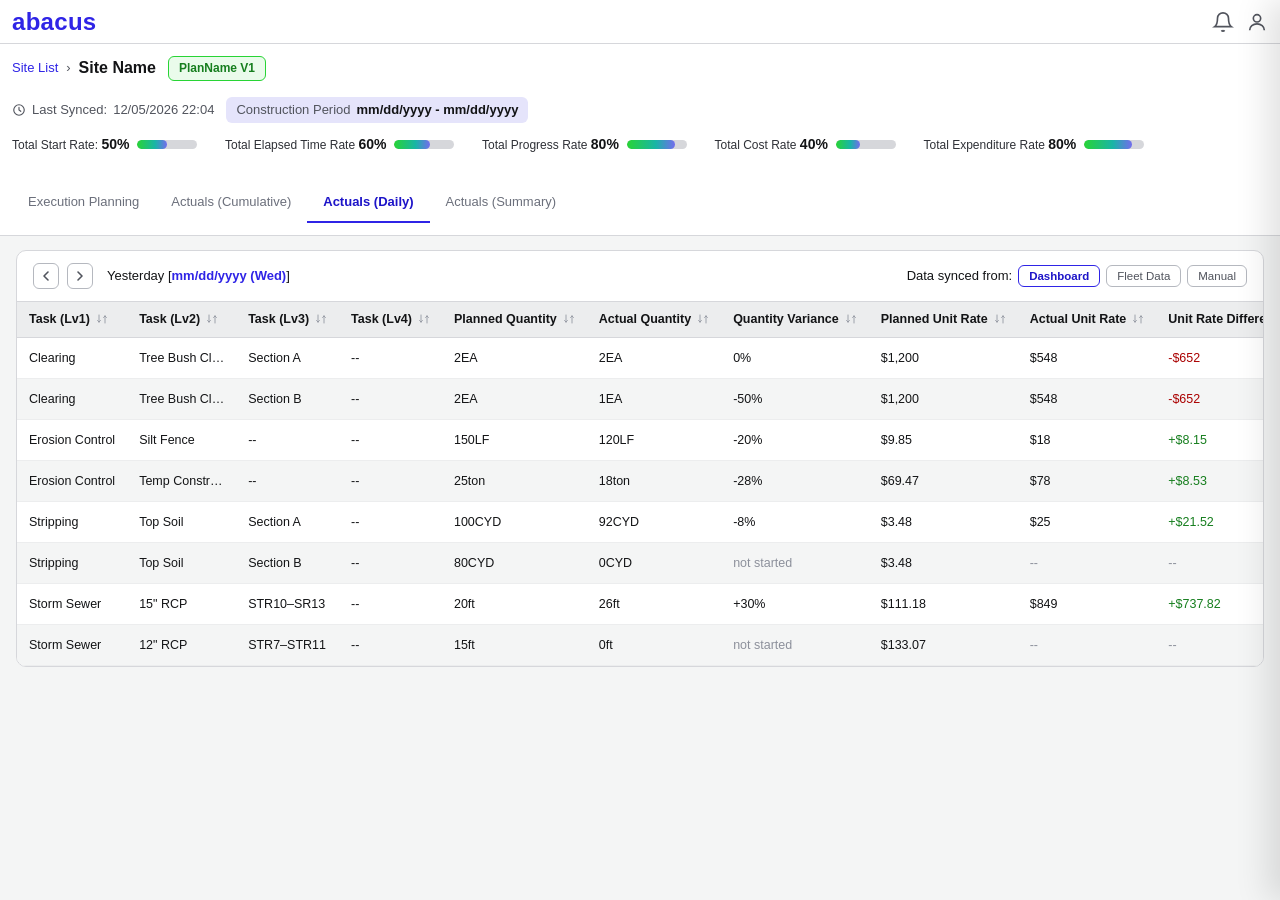
==== commit 9dbddc67: "Update NA display and empty cell handling in actuals.html" ====
--- a/actuals.html
+++ b/actuals.html
@@ -141,7 +141,7 @@
   .day-nav svg { width:12px; height:12px; }
 
   /* ---------- Summary table ---------- */
-  .as-controls { display:flex; align-items:center; gap:14px; flex-wrap:wrap; padding:12px 16px; border-bottom:1px solid var(--neutral-200); font-size:12.5px; }
+  .as-controls { display:flex; align-items:center; flex-wrap:wrap; padding:12px 16px; border-bottom:1px solid var(--neutral-200); font-size:12.5px; }
   .as-controls label.radio { display:inline-flex; align-items:center; gap:6px; cursor:pointer; color:var(--neutral-800); }
   .as-controls input[type=radio] { accent-color:var(--indigo-500); }
   .as-controls .date-range { display:inline-flex; align-items:center; gap:6px; }
@@ -181,7 +181,7 @@
   }
   .drawer-scrim.show { opacity:1; pointer-events:auto; }
   .drawer {
-    position:fixed; top:0; right:0; bottom:0; width:min(900px, 80vw); max-width:96vw;
+    position:fixed; top:0; right:0; bottom:0; width:min(900px, 80vw); width:90vw;
     background:var(--white); border-left:1px solid var(--neutral-200);
     box-shadow:-12px 0 32px rgba(0,0,0,.12); transform:translateX(100%);
     transition:transform .22s ease; z-index:95; display:flex; flex-direction:column;
@@ -206,6 +206,19 @@
   }
   .rd-edit svg { width:13px; height:13px; }
   .rd-details-btn { margin-top:10px; }
+  .rd-details-btn .rd-chev { font-size:10px; margin-left:4px; }
+  /* expandable Details block per resource section (collapsed by default) */
+  .rd-details { margin-top:14px; }
+  .rd-details[hidden] { display:none; }
+  .rd-details-label { color:var(--indigo-500); font-size:13px; margin-bottom:8px; }
+  .cell-warn { background:var(--red-50) !important; }
+  .cell-warn .cw { display:flex; align-items:center; justify-content:space-between; gap:12px; }
+  .warn-ic { display:inline-flex; color:#E07A00; }
+  .warn-ic svg { width:14px; height:14px; }
+  .op-dist { display:inline-flex; width:130px; height:10px; border-radius:2px; overflow:hidden; }
+  .op-dist i { height:100%; display:block; }
+  .info-ic { display:inline-flex; vertical-align:-2px; margin-left:4px; color:var(--neutral-500); }
+  .info-ic svg { width:13px; height:13px; }
   .icon-x { background:none; border:none; cursor:pointer; color:var(--neutral-600); padding:4px; }
   .icon-x:hover { color:var(--neutral-900); }
   .icon-x svg { width:16px; height:16px; }
@@ -506,7 +519,7 @@
             <td>${r.pur}</td>
             <td>${r.aur ?? '<span class="muted-na">--</span>'}</td>
             <td>${actDiff(r.urd)}</td>
-            <td><button class="btn btn-sm" data-details="${i}">details</button></td>
+            <td><button class="btn btn-xs" data-details="${i}">details</button></td>
           </tr>`).join('')}
         </tbody>
       </table>
@@ -567,8 +580,8 @@
 function asDayCells(kind){
   return asDays.map(c => {
     if (kind === 'empty') return `<td class="day-col${c.off ? ' offday' : ''}"></td>`;
-    if (kind === 'na-all') return `<td class="day-col na">NA</td>`;
-    return c.off ? '<td class="day-col offday na">NA</td>' : '<td class="day-col">8</td>';
+    if (kind === 'na-all') return `<td class="day-col na"></td>`;
+    return c.off ? '<td class="day-col offday na">--</td>' : '<td class="day-col">8</td>';
   }).join('');
 }
 function asStickyCells(vals){
@@ -604,11 +617,11 @@
           ${asDays.map(c => `<th class="day-col${c.off ? ' offday' : ''}">${c.day}</th>`).join('')}
         </tr></thead>
         <tbody>
-          <tr class="as-group">${asStickyCells(['Excavation','--','--','--','$1,288.31'])}${asDayCells('empty')}</tr>
+          <tr class="as-group">${asStickyCells(['Excavation','','','','$1,288.31'])}${asDayCells('empty')}</tr>
           ${AS_EXCAVATION_ROWS.map(r => `<tr>${asStickyCells(r)}${asDayCells('value')}</tr>`).join('')}
-          <tr class="as-group">${asStickyCells(['Embankment','--','--','--','--'])}${asDayCells('empty')}</tr>
+          <tr class="as-group">${asStickyCells(['Embankment','','','',''])}${asDayCells('empty')}</tr>
           ${Array.from({length:7}, () => `<tr>${asStickyCells(['--','--','--','--','--'])}${asDayCells('empty')}</tr>`).join('')}
-          <tr class="as-group">${asStickyCells(['Period Total Amount','--','--','--','$644.12'])}${asDayCells('na-all')}</tr>
+          <tr class="as-group">${asStickyCells(['Period Total Amount','','','','$644.12'])}${asDayCells('na-all')}</tr>
         </tbody>
       </table>
     </div>
@@ -652,6 +665,14 @@
 function rdMemo(text){
   return `<td>${text} <button class="rd-edit" title="Edit memo">${PENCIL_ICON}</button></td>`;
 }
+const WARN_ICON = '<span class="warn-ic"><svg viewBox="0 0 20 20" fill="none"><path d="M10 3 2.5 16h15L10 3z" stroke="currentColor" stroke-width="1.5" stroke-linejoin="round"/><path d="M10 8.5v3.5" stroke="currentColor" stroke-width="1.5" stroke-linecap="round"/><circle cx="10" cy="14" r=".9" fill="currentColor"/></svg></span>';
+const INFO_ICON = '<span class="info-ic"><svg viewBox="0 0 20 20" fill="none"><circle cx="10" cy="10" r="7.25" stroke="currentColor" stroke-width="1.4"/><path d="M10 9v4.5" stroke="currentColor" stroke-width="1.4" stroke-linecap="round"/><circle cx="10" cy="6.4" r=".9" fill="currentColor"/></svg></span>';
+function rdWarnCell(val){
+  return `<td class="cell-warn"><span class="cw">${val} ${WARN_ICON}</span></td>`;
+}
+function rdOpDist(b, g, r){
+  return `<span class="op-dist"><i style="width:${b}%;background:var(--indigo-500)"></i><i style="width:${g}%;background:var(--green-500)"></i><i style="width:${r}%;background:var(--red-500)"></i></span>`;
+}
 function openActResDrawer(rowIdx){
   const row = (A.daily['mm/dd/yyyy'] || ACT_DAILY_ROWS)[rowIdx] || {};
   $('actResBody').innerHTML = `
@@ -684,7 +705,21 @@
           </tbody>
         </table>
       </div>
-      <button class="btn primary btn-sm rd-details-btn" onclick="toast('Transport Vehicle details (prototype)')">see details ▸</button>
+      <button class="btn primary btn-sm rd-details-btn" data-toggle="rdDetTv">see details <span class="rd-chev">▸</span></button>
+      <div class="rd-details" id="rdDetTv" hidden>
+        <div class="rd-details-label">Details</div>
+        <div class="actuals-scroll">
+          <table class="actuals-table">
+            <thead><tr><th>Name</th><th>Category</th><th>Specification</th><th>Work Area</th><th>Hauling Distance</th><th>Haul Count</th><th>Fuel</th><th>Operating Hours</th></tr></thead>
+            <tbody>
+              <tr><td>Dump Truck No.1</td><td>Debris Hauling</td><td>10t Dump</td><td>Zone A — Clearing Area</td><td>4.0 km</td><td>6 Trips</td><td>42L</td><td>7h</td></tr>
+              <tr><td>Dump Truck No.2</td><td>Debris Hauling</td><td>10t Dump</td><td>Zone B — Clearing Area</td><td>4.0 km</td><td>6 Trips</td><td>42L</td><td>7h</td></tr>
+              <tr><td>Low bed Trailer</td><td>Equipment Transport</td><td>25t Low-Bed Trailer</td><td>Equipment Yard</td><td>15.0 km</td><td>1 Trips</td><td>18L</td>${rdWarnCell('3h')}</tr>
+              <tr><td>Water Tanker Truck</td><td>Water Spraying</td><td>4,000L Tank Truck</td><td>Zone A &amp; B — General</td><td>3.0 km</td><td>4 Trips</td><td>22L</td>${rdWarnCell('5h')}</tr>
+            </tbody>
+          </table>
+        </div>
+      </div>
     </div>
     <div class="rd-section">
       <div class="rd-section-head"><h4>Machine</h4><span class="meta">${rdSyncChips()}</span></div>
@@ -698,7 +733,20 @@
           </tbody>
         </table>
       </div>
-      <button class="btn primary btn-sm rd-details-btn" onclick="toast('Machine details (prototype)')">see details ▾</button>
+      <button class="btn primary btn-sm rd-details-btn" data-toggle="rdDetMc">see details <span class="rd-chev">▸</span></button>
+      <div class="rd-details" id="rdDetMc" hidden>
+        <div class="rd-details-label">Details</div>
+        <div class="actuals-scroll">
+          <table class="actuals-table">
+            <thead><tr><th>Name</th><th>Category</th><th>Specification</th><th>Work Area</th><th>Work Details</th><th>Operating Rate</th><th>Ave. Operating Hrs</th><th>Fuel</th><th>Distance Travelled</th></tr></thead>
+            <tbody>
+              <tr><td>Chainsaw No.1 ~ 4</td><td>60cc / 45cm bar</td><td>0.7</td><td>Zone A &amp; Zone B</td><td>Tree felling, limbing, bucking (6 trees total)</td><td>${rdBar(70)}</td><td>7h</td><td>8L/unit</td><td class="muted-na">--</td></tr>
+              <tr><td>Bulldozer</td><td>D65EX / 15t</td><td>D61</td><td>Zone A &amp; B — Post-clearing area</td><td>Grubbing, debris clearing, slope shaping</td><td>${rdBar(75)}</td><td>8h</td>${rdWarnCell('75L')}<td>2.5km</td></tr>
+              <tr><td>Hydraulic Excavator No.1</td><td>PC200-8 / 0.45m³</td><td>0.7</td><td>Zone A &amp; B</td><td>Stump extraction, rough grading</td><td>${rdBar(75)}</td><td>7h</td><td>22L</td><td class="muted-na">--</td></tr>
+            </tbody>
+          </table>
+        </div>
+      </div>
     </div>
     <div class="rd-section">
       <div class="rd-section-head"><h4>Labor</h4><span class="meta">${rdSyncChips()}</span></div>
@@ -707,11 +755,38 @@
           <thead><tr><th>Name</th><th>Category</th><th>Specification</th><th>Total Headcount</th><th>Memo</th></tr></thead>
           <tbody>
             <tr><td>James Mitchell</td><td>--</td><td>Foreman</td><td>1 person</td>${rdMemo('Overall schedule management, q…')}</tr>
+            <tr><td>Robert Chen</td><td>--</td><td>Operator</td><td>1 person</td>${rdMemo('Bulldozer ×1, Backhoe ×1')}</tr>
+            <tr><td>Carlos Rodriquez</td><td>--</td><td>Skilled Worker</td><td>1 person</td>${rdMemo('Felling operations in Zone A &amp; B')}</tr>
+            <tr><td>Michael Thompson</td><td>--</td><td>General Worker</td><td>1 person</td>${rdMemo('Debris collection, timber stackin…')}</tr>
+            <tr><td>Sarah Williams</td><td>--</td><td>Skilled Worker</td><td>1 person</td>${rdMemo('Safety patrol, KY activity records')}</tr>
           </tbody>
         </table>
       </div>
-      <button class="btn primary btn-sm rd-details-btn" onclick="toast('Labor details (prototype)')">see details ▸</button>
+      <button class="btn primary btn-sm rd-details-btn" data-toggle="rdDetLb">see details <span class="rd-chev">▸</span></button>
+      <div class="rd-details" id="rdDetLb" hidden>
+        <div class="rd-details-label">Details</div>
+        <div class="actuals-scroll">
+          <table class="actuals-table">
+            <thead><tr><th>Name</th><th>Category</th><th>Specification</th><th>Work Details</th><th>Operating Hrs</th><th>Overtime</th><th>Break Time</th><th>Operation Distribution ${INFO_ICON}</th><th>メモ</th></tr></thead>
+            <tbody>
+              <tr><td>James Mitchell</td><td>Foreman</td><td>--</td><td>Schedule check, quality management, safety briefing, photo documentation</td><td>9h</td><td>1h</td><td>1h</td><td>${rdOpDist(50,22,28)}</td>${rdMemo('Attendance…')}</tr>
+              <tr><td>Robert Chen</td><td>Operator</td><td>--</td><td>Grubbing, debris pushing, slope shaping</td><td>8h</td><td class="muted-na">--</td><td>1h</td><td>${rdOpDist(70,18,12)}</td>${rdMemo('---')}</tr>
+              <tr><td>Carlos Rodriguez</td><td>Skilled Worker</td><td>--</td><td>Tree felling, limbing, bucking, timber stacking</td><td>7.5h</td><td class="muted-na">--</td><td>1h</td><td>${rdOpDist(45,35,20)}</td>${rdMemo('Helmet &amp; ch…')}</tr>
+              <tr><td>Michael Thompson</td><td>General Worker</td><td>--</td><td>Debris collection, branch chipping, site cleanup</td><td>8h</td><td class="muted-na">--</td><td>1h</td><td>${rdOpDist(60,25,15)}</td>${rdMemo('---')}</tr>
+              <tr><td>Sarah Williams</td><td>Skilled Worker</td><td>--</td><td>KY activity, safety patrol (AM/PM), near-miss recording</td><td>8h</td><td class="muted-na">--</td><td>1h</td><td>${rdOpDist(55,25,20)}</td>${rdMemo('No incidents…')}</tr>
+            </tbody>
+          </table>
+        </div>
+      </div>
     </div>`;
+  // [see details] toggles — Details blocks are collapsed by default
+  $('actResBody').querySelectorAll('[data-toggle]').forEach(b => {
+    b.addEventListener('click', () => {
+      const det = $(b.dataset.toggle);
+      det.hidden = !det.hidden;
+      b.querySelector('.rd-chev').textContent = det.hidden ? '▸' : '▴';
+    });
+  });
   $('actResDrawer').classList.add('show');
   $('actResDrawerScrim').classList.add('show');
 }
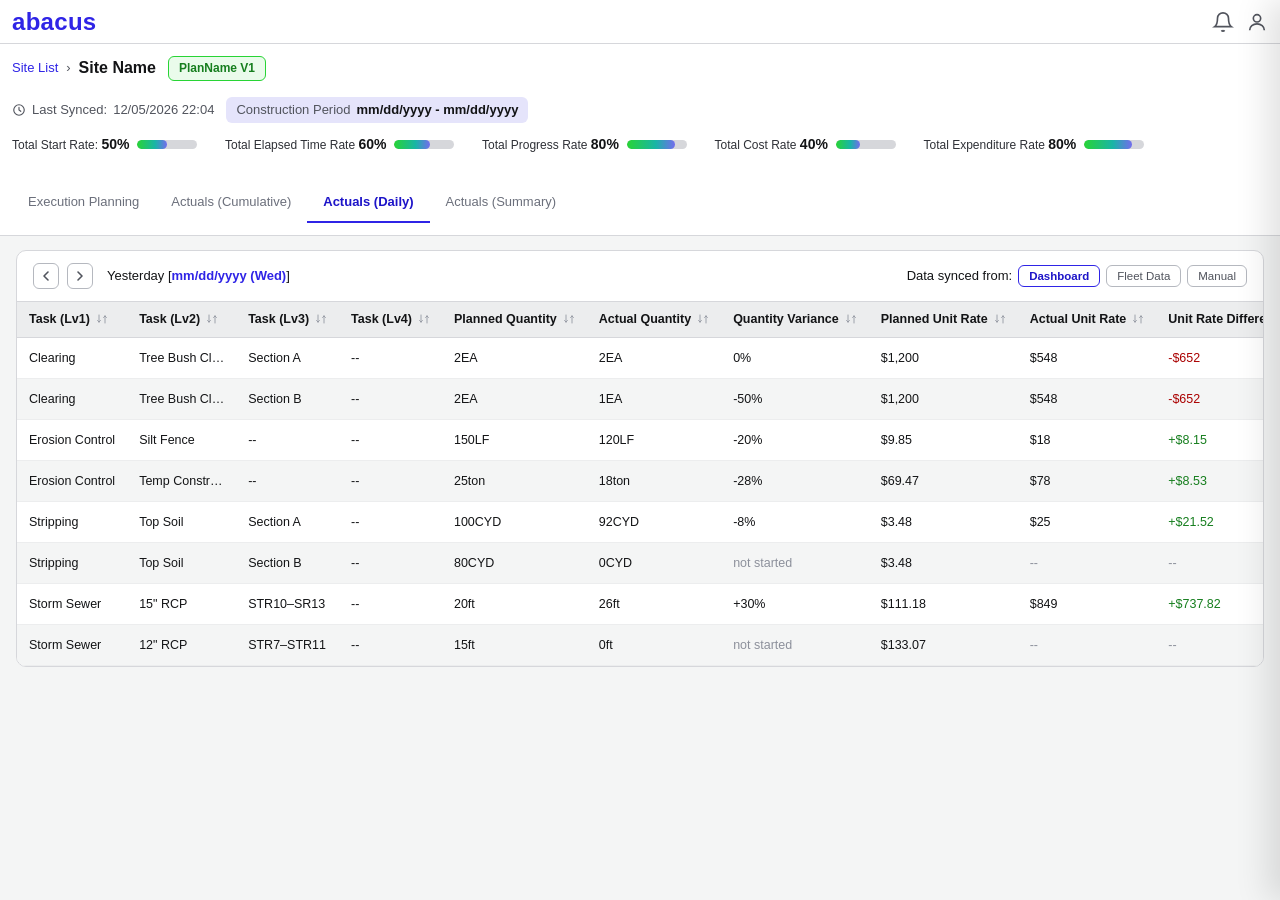
==== commit 130edb9b: "Enhance actuals derivation and summary rendering Updated actuals calculation and rendering logic to " ====
--- a/actuals.html
+++ b/actuals.html
@@ -392,12 +392,99 @@
   {lv1:'Storm Sewer', lv2:'12&quot; RCP', lv3:'STR7–STR11', lv4:'--', pq:'15ft', aq:'0ft', qv:null, pur:'$133.07', aur:null, urd:null}
 ];
 
+/* ---- derive Actuals from the finalized plan ----
+   Estimated columns come from the archived planning rows (snap.actuals.planRows);
+   the actual / as-built figures are deterministic mock (real actuals would come from
+   the field / Simulation, not the plan). Returns null when no plan was archived, so
+   legacy/demo snapshots fall back to the sample arrays below. */
+const f$ = n => '$' + Number(n||0).toLocaleString(undefined,{maximumFractionDigits:2});
+const PROG = [62,48,100,35,80,55,90,72];           // mock progress % per row
+const URV  = [1.12,0.94,1.20,1.05,0.88,1.15,0.97]; // mock actual unit-rate multiplier
+const DOUTF = [0.96,0.82,1.05,0.70,0.90];          // mock daily actual-vs-planned factor
+
+function deriveActuals(planRows){
+  if (!Array.isArray(planRows) || !planRows.length) return null;
+
+  const cumulative = planRows.map((r,i) => {
+    const q = Number(r.qty)||0, ur = Number(r.rate)||0;
+    const amt = (Number(r.amount)||0) || ur*q;
+    const unit = r.unit ? ' '+r.unit : '';
+    const prog = PROG[i%PROG.length];
+    const aQ = Math.round(q*prog/100);
+    const aUR = ur ? +(ur*URV[i%URV.length]).toFixed(2) : 0;
+    const aAmt = +(aQ*aUR).toFixed(2);
+    const dv = +(aAmt-amt).toFixed(2);
+    return {
+      lv1:r.lv1||'--', lv2:r.lv2||'--', lv3:r.lv3||'--', lv4:r.lv4||'--',
+      eq:  q ? q.toLocaleString()+unit : '--',
+      eur: ur ? f$(ur)+(r.unit?('/'+r.unit):'') : '--',
+      ea:  amt ? f$(amt) : '--',
+      aq:  aQ.toLocaleString()+unit,
+      aur: aUR ? f$(aUR) : null,
+      aa:  f$(aAmt),
+      diff: dv===0 ? null : (dv>0?'+':'-')+f$(Math.abs(dv)),
+      prog,
+      cost: ur ? Math.round(aUR/ur*100) : 0,
+      exp:  amt ? Math.round(aAmt/amt*100) : 0,
+    };
+  });
+
+  const daily = planRows.map((r,i) => {
+    const unit = r.unit ? ' '+r.unit : '';
+    const dout = Number(r.dout) || (Number(r.cdays) ? Math.round((Number(r.qty)||0)/Number(r.cdays)) : 0);
+    const ur = Number(r.rate)||0;
+    const aQ = Math.round(dout*DOUTF[i%DOUTF.length]);
+    const aUR = ur ? +(ur*URV[i%URV.length]).toFixed(2) : 0;
+    const qv = dout ? Math.round((aQ-dout)/dout*100) : null;
+    const urd = (ur&&aUR) ? +(aUR-ur).toFixed(2) : null;
+    return {
+      lv1:r.lv1||'--', lv2:r.lv2||'--', lv3:r.lv3||'--', lv4:r.lv4||'--',
+      pq:  dout ? dout.toLocaleString()+unit : '--',
+      aq:  aQ.toLocaleString()+unit,
+      qv:  qv==null ? null : (qv>=0?'+':'')+qv+'%',
+      pur: ur ? f$(ur) : '--',
+      aur: aUR ? f$(aUR) : null,
+      urd: urd==null ? null : (urd>=0?'+':'-')+f$(Math.abs(urd)),
+    };
+  });
+
+  // Summary: group by Lv1 task; list each group's equipment resources (hours + assigned rate).
+  const groupsMap = new Map();
+  planRows.forEach(r => {
+    const key = r.lv1 || '—';
+    if (!groupsMap.has(key)) groupsMap.set(key, { name:key, amt:0, eq:new Map() });
+    const g = groupsMap.get(key);
+    g.amt += Number(r.amount)||0;
+    ((r.sc && r.sc.tasks) || []).forEach(t => {
+      const name = t.eqName || t.eq || '—';
+      if (!g.eq.has(name)) g.eq.set(name, { name, hours:0, std:(t.resource&&t.resource.std)??null });
+      const e = g.eq.get(name);
+      e.hours += Number(t.stdH)||0;
+      if (e.std==null && t.resource) e.std = t.resource.std;
+    });
+  });
+  const summaryGroups = [...groupsMap.values()].map(g => ({
+    name: g.name,
+    total: g.amt ? f$(g.amt) : '',
+    rows: [...g.eq.values()].map(e => {
+      const amt = (e.std!=null) ? +(e.std*e.hours).toFixed(2) : null;
+      return [ e.name, '--', e.std!=null?f$(e.std):'--', e.hours+'h', amt!=null?f$(amt):'--' ];
+    })
+  }));
+  const grand = [...groupsMap.values()].reduce((s,g)=>s+g.amt,0);
+
+  return { cumulative, daily, summaryGroups, summaryTotal: grand?f$(grand):'' };
+}
+
 /* seed once: actuals data attaches to the site snapshot */
 if (!snap.actuals) snap.actuals = { finalized:true };
 if (!snap.actuals.cumulative){
+  const derived = deriveActuals(snap.actuals.planRows);
   Object.assign(snap.actuals, {
-    cumulative: ACT_CUM_ROWS,
-    daily: { 'mm/dd/yyyy': ACT_DAILY_ROWS },
+    cumulative: derived ? derived.cumulative : ACT_CUM_ROWS,
+    daily: { 'mm/dd/yyyy': derived ? derived.daily : ACT_DAILY_ROWS },
+    summaryGroups: derived ? derived.summaryGroups : null,
+    summaryTotal: derived ? derived.summaryTotal : null,
     dataSource: 'Dashboard',
     summarySource: 'Simulation',
     summaryCategory: 'Transport Vehicle',
@@ -590,6 +677,21 @@
 function renderSummary(panel){
   const cat = A.summaryCategory || 'Transport Vehicle';
   const src = A.summarySource || 'Simulation';
+  // Body: plan-derived task groups + their equipment resources when available; else mock.
+  const groups = A.summaryGroups;
+  const summaryBody = (groups && groups.length)
+    ? groups.map(g =>
+        `<tr class="as-group">${asStickyCells([g.name,'','','',g.total||''])}${asDayCells('empty')}</tr>`
+        + (g.rows.length
+            ? g.rows.map(r => `<tr>${asStickyCells(r)}${asDayCells('value')}</tr>`).join('')
+            : `<tr>${asStickyCells(['--','--','--','--','--'])}${asDayCells('empty')}</tr>`)
+      ).join('')
+      + `<tr class="as-group">${asStickyCells(['Period Total Amount','','','', A.summaryTotal||''])}${asDayCells('na-all')}</tr>`
+    : `<tr class="as-group">${asStickyCells(['Excavation','','','','$1,288.31'])}${asDayCells('empty')}</tr>`
+      + AS_EXCAVATION_ROWS.map(r => `<tr>${asStickyCells(r)}${asDayCells('value')}</tr>`).join('')
+      + `<tr class="as-group">${asStickyCells(['Embankment','','','',''])}${asDayCells('empty')}</tr>`
+      + Array.from({length:7}, () => `<tr>${asStickyCells(['--','--','--','--','--'])}${asDayCells('empty')}</tr>`).join('')
+      + `<tr class="as-group">${asStickyCells(['Period Total Amount','','','','$644.12'])}${asDayCells('na-all')}</tr>`;
   panel.innerHTML = `
   <div class="actuals-card">
     <div class="as-controls">
@@ -616,13 +718,7 @@
           ${['Name','Standard','Unit Rate','Total Quantity','Total Amount'].map((h,i) => `<th class="as-c${i+1}">${h}${SORT_ICON}</th>`).join('')}
           ${asDays.map(c => `<th class="day-col${c.off ? ' offday' : ''}">${c.day}</th>`).join('')}
         </tr></thead>
-        <tbody>
-          <tr class="as-group">${asStickyCells(['Excavation','','','','$1,288.31'])}${asDayCells('empty')}</tr>
-          ${AS_EXCAVATION_ROWS.map(r => `<tr>${asStickyCells(r)}${asDayCells('value')}</tr>`).join('')}
-          <tr class="as-group">${asStickyCells(['Embankment','','','',''])}${asDayCells('empty')}</tr>
-          ${Array.from({length:7}, () => `<tr>${asStickyCells(['--','--','--','--','--'])}${asDayCells('empty')}</tr>`).join('')}
-          <tr class="as-group">${asStickyCells(['Period Total Amount','','','','$644.12'])}${asDayCells('na-all')}</tr>
-        </tbody>
+        <tbody>${summaryBody}</tbody>
       </table>
     </div>
   </div>`;
